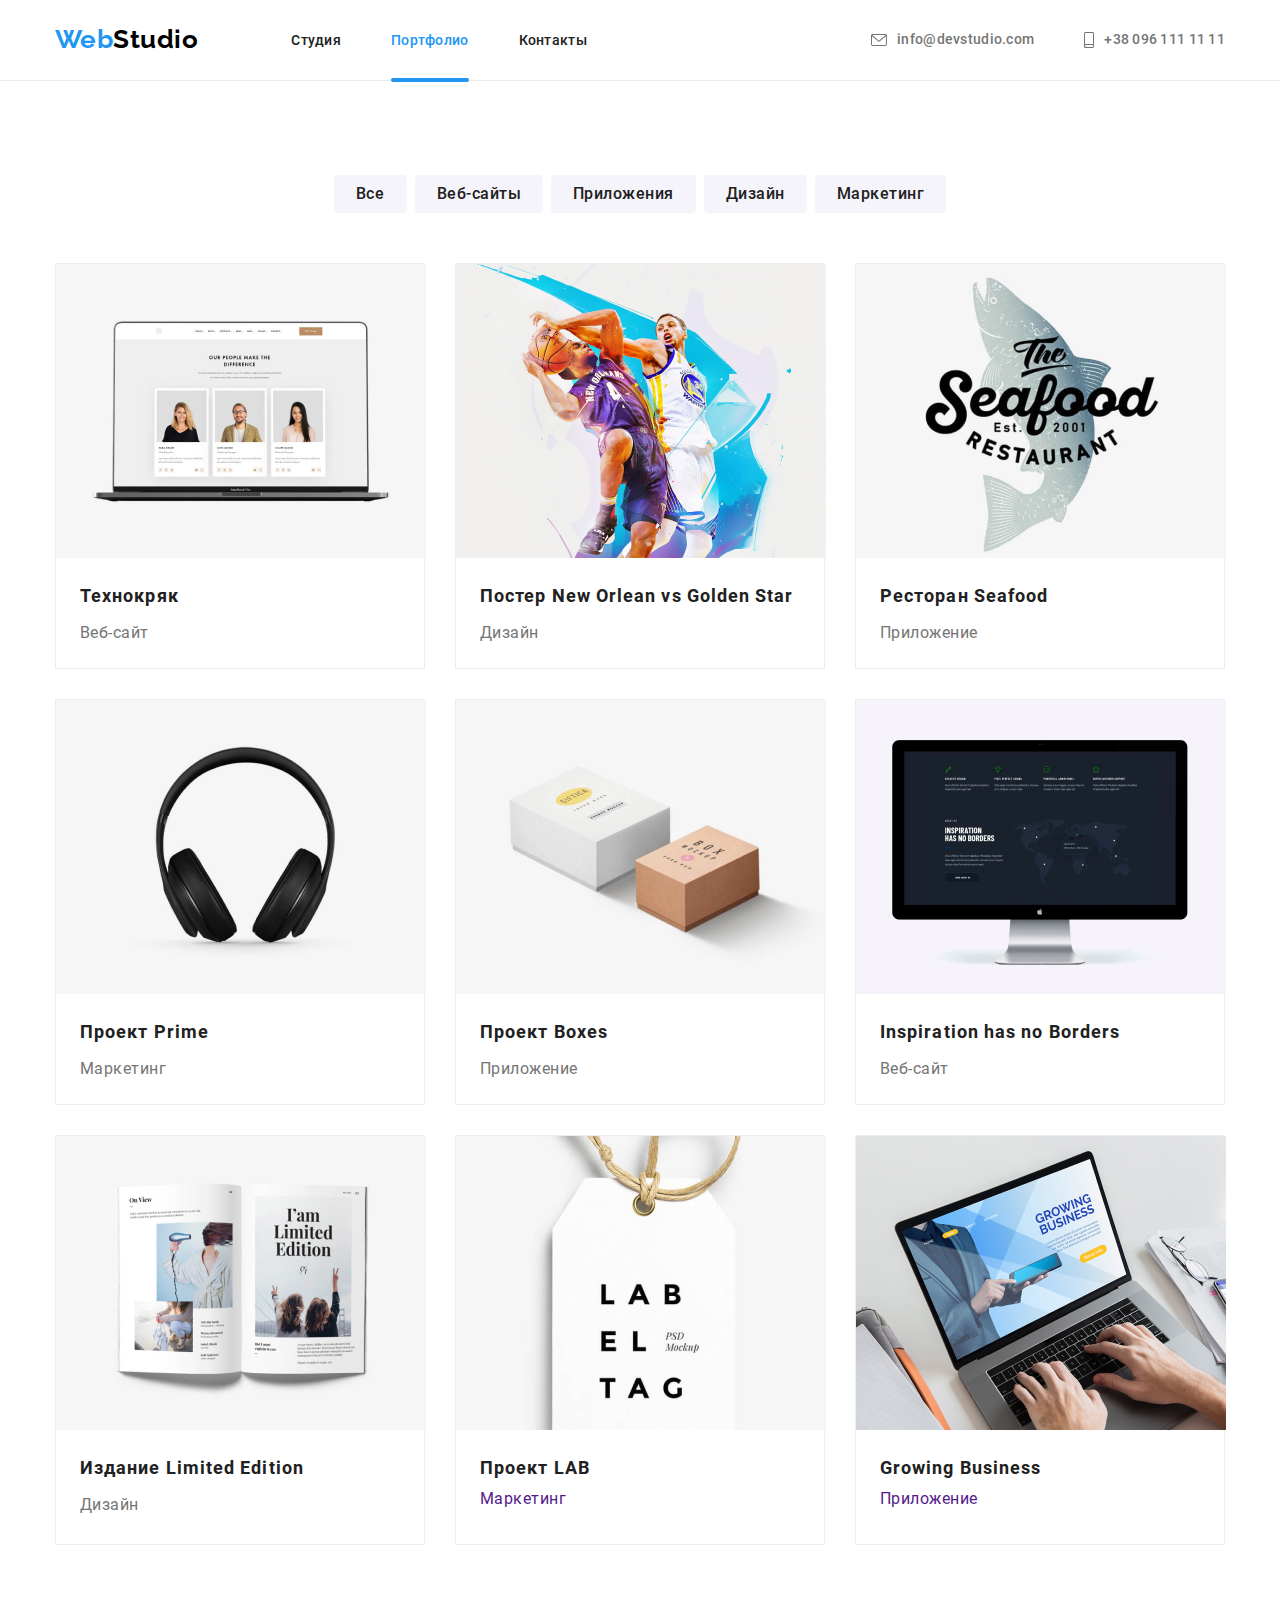
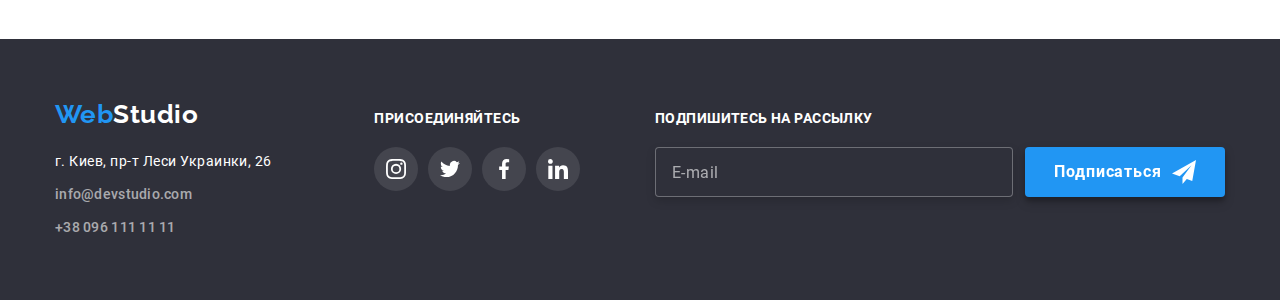
==== portfolio.html @ a061c4f5 "home-work-7" ====
<!DOCTYPE html>
<html lang="ru">
<head>
    <meta charset="UTF-8">
    <meta name="viewport" content="width=device-width, initial-scale=1.0">
    <title>WebStudio</title>
    <link rel="stylesheet" href="./css/portfolio.min.css">
 </head>
<body>

    <header class="page-header">
        <div class="container page-header__container">
            <nav class="site-nav">
                <a href="./index.html" class="logo"><span class="logo__web">Web</span>Studio</a>
                <ul class="site-nav__list list">
                    <li class="site-nav__item">
                        <a href="./index.html" class="site-nav__link  site-nav__link"> Студия </a>
                    </li>
                   <li class="site-nav__item">
                       <a href="./portfolio.html" class="site-nav__link site-nav__link--active ">Портфолио</a>
                    </li>
                   <li class="site-nav-item">
                        <a href="" class="site-nav__link">Контакты</a>
                    </li>
                </ul>
            </nav> 

            <ul class="contacts-list list">
                <li class="contacts-list__item">
                     <a href="mailto:info@devstudio.com" class="contacts-list__link ">
                         <svg class="contacts-list__icon" width="16px" height="12px">
                             <use href="./images/sprite2.svg#icon-envelope"></use>
                         </svg>
                         info@devstudio.com
                        </a>
                    </li>
                <li class="contacts-list__item">
                    <a href="tel:+380961111111" class="contacts-list__link">
                        <svg class="contacts-list__icon" width="10px" height="16px">
                            <use href="./images/sprite2.svg#icon-smartphone"></use>
                        </svg>
                        +38 096 111 11 11
                    </a>
                </li>
            </ul>
        </div>  
    </header>


    <main>
        <section class="portfolio section">
            <div class="container">
           <div class="radio-buttons">
            <ul class="radio-buttons__list list"> 
                <li class="radio-buttons__item">
                    <button type="button" class=" radio-buttons__button radio-buttons__button--all"> Все</button>
                </li>
                <li class="radio-buttons__item">
                    <button type="button" class=" radio-buttons__button radio-buttons__button--web"> Веб-сайты</button>
                </li>
                <li class="radio-buttons__item">
                    <button type="button" class=" radio-buttons__button radio-buttons__button--aplicattions"> Приложения</button>
                </li>
                <li class="radio-buttons__item">
                    <button type="button" class=" radio-buttons__button radio-buttons__button--design"> Дизайн</button>
                </li>
                <li class="radio-buttons__item">
                    <button type="button" class=" radio-buttons__button radio-buttons__button--marketing"> Маркетинг</button>
                </li>
            </ul>
           </div>

            <div class="cards">
                <ul class="cards__list list"> 
                    <li class="cards__item">
                        <a href="" class="cards__link">
                            <div class="wrapper">
                                <img class="card__img" src="./images/portfolio/img-1-tehnohryak.jpg" alt="
                                изображение открытого ноутбука"
                                width="370" height="294">
                                <div class="overlay">
                                    <p class="overlay__text"> Технокряк это современная площадка распространения коронавируса. Компании используют эту платформу для цифрового шпионажа и атак на защищённые сервера конкурентов.</p>
                                 </div>
                            </div>
                            <div class="cards__description">
                               <h3 class="cards__title">Технокряк</h3>
                               <p class="cards__text">Веб-сайт</p>
                            </div>
                        </a>
                    </li>
    
                    <li class="cards__item">
                        <a href="" class="cards__link">
                            <div class="wrapper">
                                <img class="cards__img" src="./images/portfolio/img-2-new-orlean.jpg" alt="
                                два человека играют баскетбол"
                                width="370" height="294">
                                <div class="overlay">
                                    <p class="overlay__text"> Технокряк это современная площадка распространения коронавируса. Компании используют эту платформу для цифрового шпионажа и атак на защищённые сервера конкурентов.</p>
                                 </div>
                            </div>
                            <div class="cards__description">
                                <h3 class="cards__title">Постер <span lang="en">New Orlean vs Golden Star</span></h3>
                                <p class="cards__text">Дизайн</p>
                            </div>
                        </a>
                    </li>
    
                    <li class="cards__item">
                        <a href="" class="cards__link">
                            <div class="wrapper">
                                <img class="cards__img" src="./images/portfolio/img-3-seafood.jpg" alt="
                                логотип ресторана Seefood на фоне рыбы"
                                width="370" height="294">
                                <div class="overlay">
                                    <p class="overlay__text"> Технокряк это современная площадка распространения коронавируса. Компании используют эту платформу для цифрового шпионажа и атак на защищённые сервера конкурентов.</p>
                                 </div>
                            </div>
                            <div class="cards__description">
                                <h3 class="cards__title">Ресторан <span lang="en"> Seafood</span></h3>
                                <p class="cards__text">Приложение</p>
                            </div>
                        </a>
                    </li>
    
                    <li class="cards__item">
                        <a href="" class="cards__link">
                            <div class="wrapper">
                                <img class="cards__img" src="./images/portfolio/img-4-prime.jpg" alt="
                                изображение наушников на белом фоне"
                                width="370" height="294">
                                <div class="overlay">
                                    <p class="overlay__text"> Технокряк это современная площадка распространения коронавируса. Компании используют эту платформу для цифрового шпионажа и атак на защищённые сервера конкурентов.</p>
                                 </div>
                            </div>
                            <div class="cards__description">
                                <h3 class="cards__title">Проект <span lang="en">Prime</span></h3>
                                <p class="cards__text">Маркетинг</p>
                            </div>
                        </a>
                    </li>
    
                    <li class="cards__item">
                        <a href="" class="cards__link">
                            <div class="wrapper">
                                <img class="cards__img" src="./images/portfolio/img-5-boxes.jpg" alt="
                                изображение двух маленьких коробок"
                                width="370" height="294">
                                <div class="overlay">
                                    <p class="overlay__text"> Технокряк это современная площадка распространения коронавируса. Компании используют эту платформу для цифрового шпионажа и атак на защищённые сервера конкурентов.</p>
                                 </div>
                            </div>
                            <div class="cards__description">
                                <h3 class="cards__title">Проект <span lang="en">Boxes</span></h3>
                                <p class="cards__text">Приложение</p>
                            </div>
                        </a>
                    </li>
    
                    <li class="cards__item">
                        <a href="" class="cards__link">
                            <div class="wrapper">
                                <img class="cards__img" src="./images/portfolio/img-6-inspiration.jpg" alt="
                                Картинка монитора к компьютеру"
                                width="370" height="294">
                                <div class="overlay">
                                    <p class="overlay__text"> Технокряк это современная площадка распространения коронавируса. Компании используют эту платформу для цифрового шпионажа и атак на защищённые сервера конкурентов.</p>
                                 </div>
                            </div>
                            <div class="cards__description">
                                <h3 lang="en" class="cards__title"> Inspiration has no Borders</h3>
                                <p class="cards__text">Веб-сайт</p>
                            </div>
                        </a>
                    </li>
    
                    <li class="cards__item">
                        <a href="" class="cards__link">
                            <div class="wrapper">
                                <img class="cards__img" src="./images/portfolio/img-7-limited-edition.jpg" alt="
                                изображение развернутой брошюры"
                                width="370" height="294">
                                <div class="overlay">
                                    <p class="overlay__text"> Технокряк это современная площадка распространения коронавируса. Компании используют эту платформу для цифрового шпионажа и атак на защищённые сервера конкурентов.</p>
                                 </div>
                            </div>
                            <div class="cards__description">
                                <h3 class="cards__title">Издание <span lang="en"> Limited Edition</span></h3>
                                <p class="cards__text">Дизайн</p>
                            </div>
                        </a>
                    </li >
    
                    <li class="cards__item">
                        <a href="" class="cards__link">
                            <div class="wrapper">
                                <img class="cards__img" src="./images/portfolio/img-8-proekt-lab.jpg" alt="
                                ярлык с надписью lab el tag"
                                width="370" height="294">
                                <div class="overlay">
                                    <p class="overlay__text"> Технокряк это современная площадка распространения коронавируса. Компании используют эту платформу для цифрового шпионажа и атак на защищённые сервера конкурентов.</p>
                                 </div>
                            </div>
                            <div class="cards__description">
                                <h3 class="cards__title"> Проект <span lang="en">LAB</span></h3>
                                <p class="card__text">Маркетинг</p>
                            </div>
                        </a>
                    </li>
    
                    <li class="cards__item">
                        <a href="" class="cards__link">
                            <div class="wrapper">
                                <img class="cards__img" src="./images/portfolio/img-9-growing-business.jpg" alt="
                                человек работает с ноутбуком"
                                width="370" height="294">
                                <div class="overlay">
                                    <p class="overlay__text"> Технокряк это современная площадка распространения коронавируса. Компании используют эту платформу для цифрового шпионажа и атак на защищённые сервера конкурентов.</p>
                                 </div>
                            </div>
                            <div class="cards__description">
                               <h3 lang="en" class="cards__title">Growing Business</h3>
                               <p class="cards_text"> Приложение</p>
                            </div>
                        </a>
                    </li>
                    
                </ul>
            </div>

            </div>
        </section>
    </main>
    
    <footer class="footer">
        <div class="container footer__container">

            <div class="footer__contacts">
                <a href="" class="logo footer__logo"><span class="logo__web">Web</span>Studio</a>
                <address class="address">
                    <p class="address__text">г. Киев, пр-т Леси Украинки, 26</p>
                    <ul class="contacts-list contacts-list--footer list"> 
                        <li class="contacts-list__item contacts-list__item--footer">
                            <a href="mailto:info@devstudio.com" class="contacts-list__link contacts-list__link--footer">info@devstudio.com
                            </a>
                        </li>
                        <li class="contacts-list__item contacts-list__item--footer">
                            <a href="tel:+380961111111" class="contacts-list__link contacts-list__link--footer ">+38 096 111 11 11 
                            </a>
                        </li>
                    </ul>
                </address>
            </div>

            <div class="footer__social-links">
                <p class="social-links__title">присоединяйтесь</p>
                <ul class="social-links list">
                    <li class="social-links__item">
                        <a class="social-links__link social-links__link--white-color" href="">
                            <svg class="social-links__icon" width="20px" height="20px">
                                <use href="./images/sprite2.svg#icon-instagram-2"></use>
                            </svg>
                        </a>
                    </li>

                    <li class="social-links__item">
                        <a class="social-links__link social-links__link--white-color" href="">
                            <svg class="social-links__icon" width="20px" height="20px">
                                <use href="./images/sprite2.svg#icon-twitter-1"></use>
                            </svg>
                        </a>
                    </li>

                    <li class="social-links__item">
                        <a class="social-links__link social-links__link--white-color" href="">
                            <svg class="social-links__icon" width="20px" height="20px">
                                <use href="./images/sprite2.svg#icon-facebook-1"></use>
                            </svg>
                        </a>
                    </li>

                    <li class="social-links__item">
                        <a class="social-links__link social-links__link--white-color" href="">
                            <svg class="social-links__icon" width="20px" height="20px">
                                <use href="./images/sprite2.svg#icon-linkedin-1"></use>
                            </svg>
                        </a>
                    </li>
                </ul>
            </div>

            <div class="subscription-form">
                <p class="subscription-form__title"> Подпишитесь на рассылку</p>
            <form class="subscription-form__form">
                <input class="subscription-form__input" type="email" name="mail" placeholder="E-mail" required />
                <button class="button subscription-form__button" type="submit"> 
                    Подписаться
                    <svg class="subscription-form__icon" width="24px" height="24px">
                       <use href="./images/sprite2.svg#icon-icon-send"></use>
                    </svg>
                </button>
            </form>
            </div>
          
        </div>
    </footer>
</body>
</html>
---- css/portfolio.min.css ----
/*! modern-normalize v1.0.0 | MIT License | https://github.com/sindresorhus/modern-normalize */*,*::before,*::after{box-sizing:border-box}:root{-moz-tab-size:4;tab-size:4}html{line-height:1.15;-webkit-text-size-adjust:100%}body{margin:0}body{font-family:system-ui,-apple-system,"Segoe UI",Roboto,Helvetica,Arial,sans-serif,"Apple Color Emoji","Segoe UI Emoji"}hr{height:0;color:inherit}abbr[title]{text-decoration:underline dotted}b,strong{font-weight:bolder}code,kbd,samp,pre{font-family:ui-monospace, SFMono-Regular, Consolas, 'Liberation Mono', Menlo, monospace;font-size:1em}small{font-size:80%}sub,sup{font-size:75%;line-height:0;position:relative;vertical-align:baseline}sub{bottom:-0.25em}sup{top:-0.5em}table{text-indent:0;border-color:inherit}button,input,optgroup,select,textarea{font-family:inherit;font-size:100%;line-height:1.15;margin:0}button,select{text-transform:none}button,[type='button'],[type='reset'],[type='submit']{-webkit-appearance:button}::-moz-focus-inner{border-style:none;padding:0}:-moz-focusring{outline:1px dotted ButtonText}:-moz-ui-invalid{box-shadow:none}legend{padding:0}progress{vertical-align:baseline}::-webkit-inner-spin-button,::-webkit-outer-spin-button{height:auto}[type='search']{-webkit-appearance:textfield;outline-offset:-2px}::-webkit-search-decoration{-webkit-appearance:none}::-webkit-file-upload-button{-webkit-appearance:button;font:inherit}summary{display:list-item}@font-face{font-family:'Roboto';font-style:normal;font-weight:400;src:url("/fonts/roboto-v20-cyrillic-regular.eot");src:local(""),url("/fonts/roboto-v20-cyrillic-regular.eot?#iefix") format("embedded-opentype"),url("/fonts/roboto-v20-cyrillic-regular.woff2") format("woff2"),url("/fonts/roboto-v20-cyrillic-regular.woff") format("woff"),url("/fonts/roboto-v20-cyrillic-regular.ttf") format("truetype"),url("/fonts/roboto-v20-cyrillic-regular.svg#Roboto") format("svg")}@font-face{font-family:'Roboto';font-style:normal;font-weight:500;src:url("/fonts/roboto-v20-cyrillic-500.eot");src:local(""),url("/fonts/roboto-v20-cyrillic-500.eot?#iefix") format("embedded-opentype"),url("/fonts/roboto-v20-cyrillic-500.woff2") format("woff2"),url("/fonts/roboto-v20-cyrillic-500.woff") format("woff"),url("/fonts/roboto-v20-cyrillic-500.ttf") format("truetype"),url("/fonts/roboto-v20-cyrillic-500.svg#Roboto") format("svg")}@font-face{font-family:'Roboto';font-style:normal;font-weight:700;src:url("/fonts/roboto-v20-cyrillic-700.eot");src:local(""),url("/fonts/roboto-v20-cyrillic-700.eot?#iefix") format("embedded-opentype"),url("/fonts/roboto-v20-cyrillic-700.woff2") format("woff2"),url("/fonts/roboto-v20-cyrillic-700.woff") format("woff"),url("/fonts/roboto-v20-cyrillic-700.ttf") format("truetype"),url("/fonts/roboto-v20-cyrillic-700.svg#Roboto") format("svg")}@font-face{font-family:'Roboto';font-style:normal;font-weight:900;src:url("/fonts/roboto-v20-cyrillic-900.eot");src:local(""),url("/fonts/roboto-v20-cyrillic-900.eot?#iefix") format("embedded-opentype"),url("/fonts/roboto-v20-cyrillic-900.woff2") format("woff2"),url("/fonts/roboto-v20-cyrillic-900.woff") format("woff"),url("/fonts/roboto-v20-cyrillic-900.ttf") format("truetype"),url("/fonts/roboto-v20-cyrillic-900.svg#Roboto") format("svg")}@font-face{font-family:'Raleway';font-style:normal;font-weight:700;src:url("/fonts/raleway-v19-cyrillic-700.eot");src:local(""),url("/fonts/raleway-v19-cyrillic-700.eot?#iefix") format("embedded-opentype"),url("/fonts/raleway-v19-cyrillic-700.woff2") format("woff2"),url("/fonts/raleway-v19-cyrillic-700.woff") format("woff"),url("/fonts/raleway-v19-cyrillic-700.ttf") format("truetype"),url("/fonts/raleway-v19-cyrillic-700.svg#Raleway") format("svg")}:root{--title-color: #212121;--primary-text-color: #757575;--accent-color: #2196F3;--primary-white-color: #FFFFFF;--logo-color: #000000;--footer-contacts-color: rgba(255, 255, 255, 0.6);--social-link-color: #AFB1B8;--first-bg-color: #2F303A;--second-bg-color:  #F5F4FA;--hero-bg-color: #C4C4C4;--social-link-bg-color: rgba(255, 255, 255, 0.1);--about-bg-color:  rgba(47, 48, 58, 0.8);--portfolio-img-bg: rgba(33, 150, 243, 0.9);--border-color-primary: #ECECEC;--border-color-second:  #EEEEEE;--logo-font-family:  Raleway, sans-serif;src:url("../utils/_font-Raleway.scss");--main-font-family: Roboto, sans-serif;src:url("../utils/_main-font-family.scss");--main-font-size: 14px;--main-letter-spacing: 0.03em;--transition-duration: 250ms;--transition-timing-function: cubic-bezier(0.4, 0, 0.2, 1)}.visually-hidden{position:absolute !important;clip:rect(1px 1px 1px 1px);clip:rect(1px, 1px, 1px, 1px);padding:0 !important;border:0 !important;height:1px !important;width:1px !important;overflow:hidden}body{color:var(--primary-text-color);font-family:var(--main-font-family);letter-spacing:var(--main-letter-spacing)}img{display:block}h1,h2,h3,h4,h5,h6,p{margin-top:0}.list{list-style:none;margin:0;padding:0}.address{font-style:nornmal}.section{padding-top:94px;padding-bottom:94px}.container{width:1200px;margin-top:0;margin-bottom:0;margin-right:auto;margin-left:auto;padding-right:15px;padding-left:15px}.contacts-list{display:flex;align-items:center;margin-left:auto}.contacts-list__item:not(:last-child){margin-right:50px}.contacts-list__link{display:flex;align-items:center;padding-top:32px;padding-bottom:32px;color:var(--primary-text-color);font-weight:500;font-size:var(--main-font-size);line-height:1.14;letter-spacing:0.02em;text-decoration:none;transition:color var(--transition-duration) var(--transition-timing-function)}.contacts-list__link:hover,.contacts-list__link:focus{color:var(--accent-color)}.contacts-list__icon{margin-right:10px;fill:currentColor}.logo{font-family:var(--logo-font-family);margin-right:93px;padding-top:24px;padding-bottom:25px;color:var(--logo-color);font-weight:700;font-size:26px;line-height:1.19;text-decoration:none}.logo__web{color:var(--accent-color)}.subscription-form{margin-left:auto}.subscription-form__title{margin-top:0;margin-bottom:20px;color:var(--primary-white-color);font-weight:bold;font-size:var(--main-font-size);line-height:1.14;letter-spacing:0.03em;text-transform:uppercase}.subscription-form__form{display:flex;justify-content:flex-end}.subscription-form__input{height:50px;width:358px;margin-right:12px;padding:15px 16px;color:var(--primary-white-color);background:var(--first-bg-color);border:1px solid rgba(255,255,255,0.3);filter:drop-shadow(0px 4px 4px rgba(0,0,0,0.15));border-radius:4px}.subscription-form__input:focus{outline:transparent}.subscription-form__input::placeholder{color:var(--footer-contacts-color);font-size:16px;line-height:1.25;letter-spacing:0.03em}.subscription-form__button{padding:10px 28px;filter:drop-shadow(0px 4px 4px rgba(0,0,0,0.25))}.subscription-form__icon{margin-left:10px}.social-links{display:flex;justify-content:center}.social-links__item{width:44px;height:44px}.social-links__item:not(:last-child){margin-right:10px}.social-links__link{width:100%;height:100%;display:flex;justify-content:center;align-items:center;color:var(--social-link-color);border-radius:50%;transition:color var(--transition-duration) var(--transition-timing-function),background-color var(--transition-duration) var(--transition-timing-function)}.social-links__link:hover,.social-links__link:focus{color:var(--primary-white-color);background-color:var(--accent-color)}.social-links__icon{fill:currentColor}.button{min-width:200px;height:50px;margin-top:0;margin-bottom:0;margin-right:auto;margin-left:auto;display:flex;align-items:center;justify-content:center;text-align:center;cursor:pointer;border:none;border-radius:4px;color:var(--primary-white-color);background-color:var(--accent-color);box-shadow:0px 4px 4px rgba(0,0,0,0.15);font-family:var(--main-font-family);font-weight:700;font-size:16px;line-height:1.87;letter-spacing:0.06em}.radio-buttons__list{display:flex;justify-content:center;margin-top:0;margin-bottom:50px}.radio-buttons__item:not(:last-child){margin-right:8px}.radio-buttons__button{height:38px;padding:6px 22px;display:flex;align-items:center;color:var(--title-color);background-color:var(--second-bg-color);font-family:var(--main-font-family);font-weight:500;font-size:16px;line-height:1.62;letter-spacing:var(--main-letter-spacing);border:none;border-radius:4px;text-align:center;cursor:pointer;transition:color var(--transition-duration) var(--transition-timing-function),background-color var(--transition-duration) var(--transition-timing-function),filter var(--transition-duration) var(--transition-timing-function)}.radio-buttons__button:hover,.radio-buttons__button:focus{background-color:var(--accent-color);color:var(--primary-white-color);filter:drop-shadow(0px 4px 4px rgba(0,0,0,0.25))}.radio-buttons__button--all{min-width:73px}.radio-buttons__button--web{min-width:128px}.radio-buttons__button--aplicattions{min-width:145px}.radio-buttons__button--design{min-width:103px}.radio-buttons__button--marketing{min-width:130px}.cards__list{display:flex;flex-wrap:wrap}.cards__item{width:370px;border:1px solid var(--border-color-second)}.cards__item:not(:nth-child(3n)){margin-right:30px}.cards__item:not(:nth-last-child(-n+3)){margin-bottom:30px}.cards__link{display:inline-block;text-decoration:none;transition:box-shadow var(--transition-duration) var(--transition-timing-function),transform var(--transition-duration) var(--transition-timing-function)}.cards__link:hover,.cards__link:focus{box-shadow:0px 1px 1px rgba(0,0,0,0.12),0px 4px 4px rgba(0,0,0,0.06),1px 4px 6px rgba(0,0,0,0.16)}.cards__link:hover .overlay,.cards__link:focus .overlay{transform:translateY(-100%)}.wrapper{position:relative;overflow:hidden}.overlay{position:absolute;width:100%;height:100%;padding:63px 24px;transform:translateY(0%);background-color:var(--portfolio-img-bg);transition:transform var(--transition-duration) var(--transition-timing-function)}.overlay__text{position:absolute;margin-top:0;margin-bottom:0;color:var(--primary-white-color);font-size:18px;line-height:1.56;letter-spacing:var(--main-letter-spasing)}.cards__description{padding:20px 24px}.cards__title{margin-bottom:4px;color:var(--title-color);font-weight:700;font-size:18px;line-height:2;letter-spacing:0.06em}.cards__text{margin-bottom:0;color:var(--primary-text-color);font-size:16px;line-height:1.87}.page-header{border-bottom:1px solid var(--border-color-primary)}.page-header__container{display:flex;align-items:center}.site-nav{display:flex;align-items:center}.site-nav__list{display:flex}.site-nav__item:not(:last-child){margin-right:50px}.site-nav__link{position:relative;padding-top:32px;padding-bottom:32px;color:var(--title-color);font-weight:500;font-size:var(--main-font-size);line-height:1.14;letter-spacing:0.02em;text-decoration:none;transition:color var(--transition-duration) var(--transition-timing-function)}.site-nav__link:hover,.site-nav__link:focus{color:var(--accent-color)}.site-nav__link--active{color:var(--accent-color)}.site-nav__link--active::after{position:absolute;opacity:1;transform:translateY(29px);content:"";display:block;width:100%;height:4px;background-color:var(--accent-color);border-radius:2px}.footer{padding-top:60px;padding-bottom:60px;background-color:var(--first-bg-color)}.footer__container{display:flex;align-items:baseline}.footer__contacts{padding-right:13px;margin-right:70px}.footer__logo{display:inline-block;margin-top:0;margin-bottom:20px;padding-top:0;padding-bottom:0;color:var(--primary-white-color)}.address__text{margin-bottom:9px;color:var(--primary-white-color);font-style:normal;font-size:var(--main-font-size);line-height:1.71}.contacts-list--footer{display:inline-block}.contacts-list__item--footer:not(:last-child){margin-bottom:9px}.contacts-list__link--footer{display:inline-block;padding-top:0;padding-bottom:0;color:var(--footer-contacts-color);line-height:1.71;font-style:normal}.social-links__title{margin-top:0;margin-bottom:20px;color:var(--primary-white-color);font-weight:700;font-size:var(--main-font-size);line-height:1.14;text-transform:uppercase}.social-links__link--white-color{color:var(--primary-white-color);background-color:var(--social-link-bg-color)}
/*# sourceMappingURL=portfolio.min.css.map */
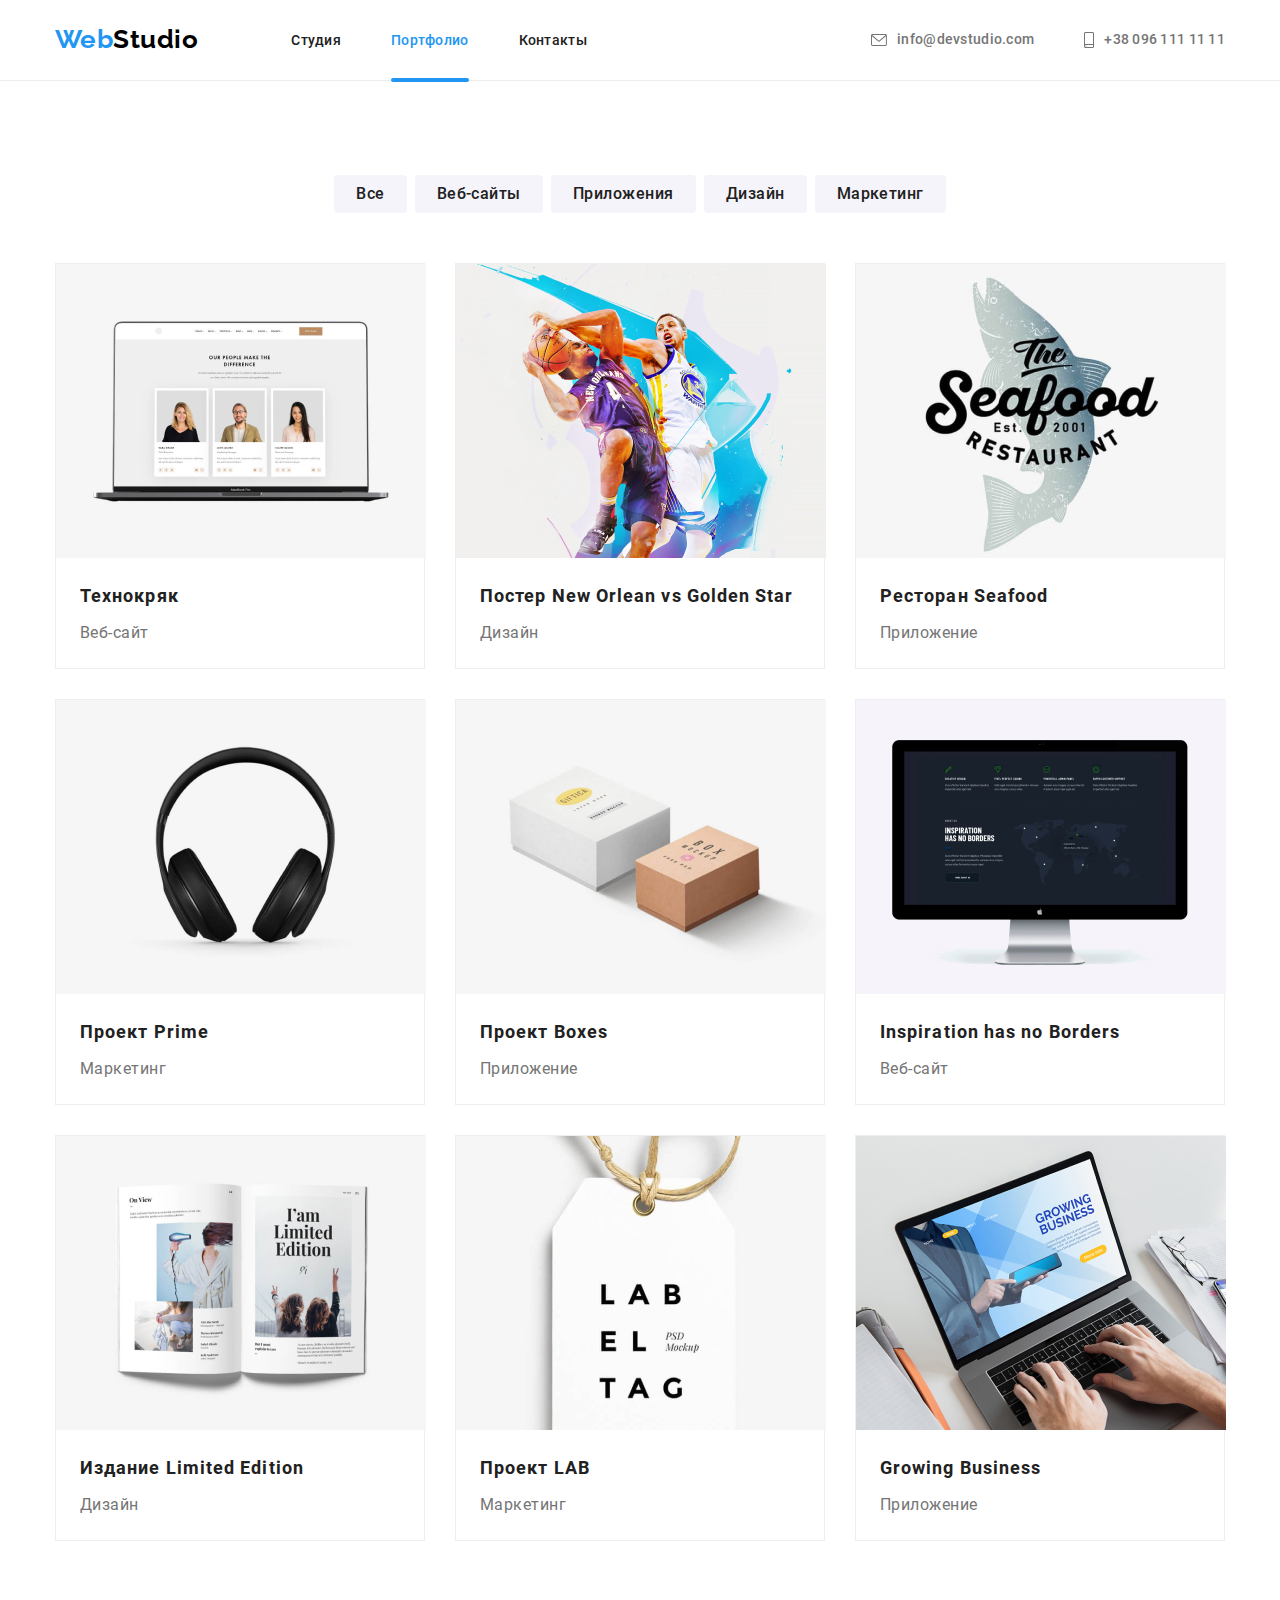
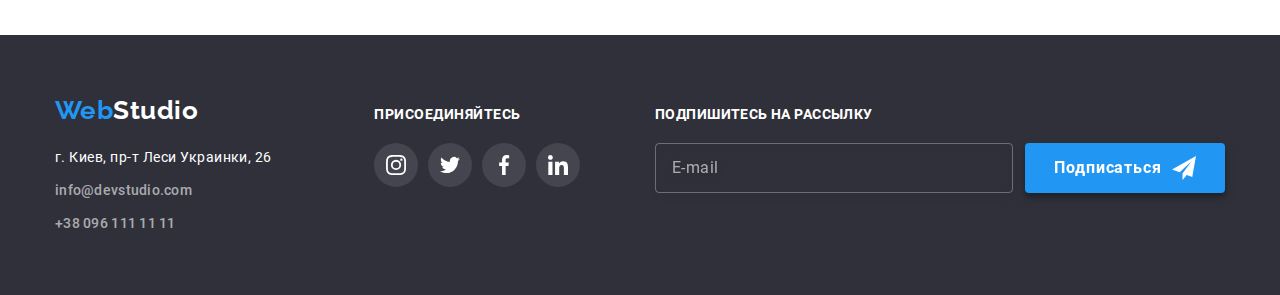
==== commit 23c9dee3: "використала методологію ВЕМ" ====
--- a/portfolio.html
+++ b/portfolio.html
@@ -13,14 +13,14 @@
             <nav class="site-nav">
                 <a href="./index.html" class="logo"><span class="logo__web">Web</span>Studio</a>
                 <ul class="site-nav__list list">
-                    <li class="site-nav__item">
-                        <a href="./index.html" class="site-nav__link  site-nav__link"> Студия </a>
-                    </li>
-                   <li class="site-nav__item">
-                       <a href="./portfolio.html" class="site-nav__link site-nav__link--active ">Портфолио</a>
-                    </li>
-                   <li class="site-nav-item">
-                        <a href="" class="site-nav__link">Контакты</a>
+                    <li class="site-nav__list-item">
+                        <a href="./index.html" class="site-nav__list-link  "> Студия </a>
+                    </li>
+                   <li class="site-nav__list-item">
+                       <a href="./portfolio.html" class="site-nav__list-link site-nav__list-link--active ">Портфолио</a>
+                    </li>
+                   <li class="site-nav__list-item">
+                        <a href="" class="site-nav__list-link">Контакты</a>
                     </li>
                 </ul>
             </nav> 
@@ -50,177 +50,196 @@
     <main>
         <section class="portfolio section">
             <div class="container">
-           <div class="radio-buttons">
-            <ul class="radio-buttons__list list"> 
-                <li class="radio-buttons__item">
-                    <button type="button" class=" radio-buttons__button radio-buttons__button--all"> Все</button>
-                </li>
-                <li class="radio-buttons__item">
-                    <button type="button" class=" radio-buttons__button radio-buttons__button--web"> Веб-сайты</button>
-                </li>
-                <li class="radio-buttons__item">
-                    <button type="button" class=" radio-buttons__button radio-buttons__button--aplicattions"> Приложения</button>
-                </li>
-                <li class="radio-buttons__item">
-                    <button type="button" class=" radio-buttons__button radio-buttons__button--design"> Дизайн</button>
-                </li>
-                <li class="radio-buttons__item">
-                    <button type="button" class=" radio-buttons__button radio-buttons__button--marketing"> Маркетинг</button>
+                
+            <div class="portfolio-btn">
+            <ul class="portfolio-btn__list list"> 
+                <li class="portfolio-btn__list-item">
+                    <button type="button" class=" portfolio-btn__button  portfolio-button__button--all"> Все</button>
+                </li>
+                <li class="portfolio-btn__list-item">
+                    <button type="button" class=" portfolio-btn__button  portfolio-button__button--web"> Веб-сайты</button>
+                </li>
+                <li class="portfolio-btn__list-item">
+                    <button type="button" class=" portfolio-btn__button  portfolio-button__button--aplicattions"> Приложения</button>
+                </li>
+                <li class="portfolio-btn__list-item">
+                    <button type="button" class=" portfolio-btn__button  portfolio-button__button--design"> Дизайн</button>
+                </li>
+                <li class="portfolio-btn__list-item">
+                    <button type="button" class=" portfolio-btn__button  portfolio-button__button--marketing"> Маркетинг</button>
                 </li>
             </ul>
-           </div>
+            </div>
 
             <div class="cards">
                 <ul class="cards__list list"> 
-                    <li class="cards__item">
-                        <a href="" class="cards__link">
-                            <div class="wrapper">
-                                <img class="card__img" src="./images/portfolio/img-1-tehnohryak.jpg" alt="
-                                изображение открытого ноутбука"
-                                width="370" height="294">
-                                <div class="overlay">
-                                    <p class="overlay__text"> Технокряк это современная площадка распространения коронавируса. Компании используют эту платформу для цифрового шпионажа и атак на защищённые сервера конкурентов.</p>
-                                 </div>
-                            </div>
-                            <div class="cards__description">
-                               <h3 class="cards__title">Технокряк</h3>
-                               <p class="cards__text">Веб-сайт</p>
-                            </div>
-                        </a>
-                    </li>
-    
-                    <li class="cards__item">
-                        <a href="" class="cards__link">
-                            <div class="wrapper">
-                                <img class="cards__img" src="./images/portfolio/img-2-new-orlean.jpg" alt="
-                                два человека играют баскетбол"
-                                width="370" height="294">
-                                <div class="overlay">
-                                    <p class="overlay__text"> Технокряк это современная площадка распространения коронавируса. Компании используют эту платформу для цифрового шпионажа и атак на защищённые сервера конкурентов.</p>
-                                 </div>
-                            </div>
-                            <div class="cards__description">
-                                <h3 class="cards__title">Постер <span lang="en">New Orlean vs Golden Star</span></h3>
-                                <p class="cards__text">Дизайн</p>
-                            </div>
-                        </a>
-                    </li>
-    
-                    <li class="cards__item">
-                        <a href="" class="cards__link">
-                            <div class="wrapper">
-                                <img class="cards__img" src="./images/portfolio/img-3-seafood.jpg" alt="
-                                логотип ресторана Seefood на фоне рыбы"
-                                width="370" height="294">
-                                <div class="overlay">
-                                    <p class="overlay__text"> Технокряк это современная площадка распространения коронавируса. Компании используют эту платформу для цифрового шпионажа и атак на защищённые сервера конкурентов.</p>
-                                 </div>
-                            </div>
-                            <div class="cards__description">
-                                <h3 class="cards__title">Ресторан <span lang="en"> Seafood</span></h3>
-                                <p class="cards__text">Приложение</p>
-                            </div>
-                        </a>
-                    </li>
-    
-                    <li class="cards__item">
-                        <a href="" class="cards__link">
-                            <div class="wrapper">
-                                <img class="cards__img" src="./images/portfolio/img-4-prime.jpg" alt="
-                                изображение наушников на белом фоне"
-                                width="370" height="294">
-                                <div class="overlay">
-                                    <p class="overlay__text"> Технокряк это современная площадка распространения коронавируса. Компании используют эту платформу для цифрового шпионажа и атак на защищённые сервера конкурентов.</p>
-                                 </div>
-                            </div>
-                            <div class="cards__description">
-                                <h3 class="cards__title">Проект <span lang="en">Prime</span></h3>
-                                <p class="cards__text">Маркетинг</p>
-                            </div>
-                        </a>
-                    </li>
-    
-                    <li class="cards__item">
-                        <a href="" class="cards__link">
-                            <div class="wrapper">
-                                <img class="cards__img" src="./images/portfolio/img-5-boxes.jpg" alt="
-                                изображение двух маленьких коробок"
-                                width="370" height="294">
-                                <div class="overlay">
-                                    <p class="overlay__text"> Технокряк это современная площадка распространения коронавируса. Компании используют эту платформу для цифрового шпионажа и атак на защищённые сервера конкурентов.</p>
-                                 </div>
-                            </div>
-                            <div class="cards__description">
-                                <h3 class="cards__title">Проект <span lang="en">Boxes</span></h3>
-                                <p class="cards__text">Приложение</p>
-                            </div>
-                        </a>
-                    </li>
-    
-                    <li class="cards__item">
-                        <a href="" class="cards__link">
-                            <div class="wrapper">
-                                <img class="cards__img" src="./images/portfolio/img-6-inspiration.jpg" alt="
-                                Картинка монитора к компьютеру"
-                                width="370" height="294">
-                                <div class="overlay">
-                                    <p class="overlay__text"> Технокряк это современная площадка распространения коронавируса. Компании используют эту платформу для цифрового шпионажа и атак на защищённые сервера конкурентов.</p>
-                                 </div>
-                            </div>
-                            <div class="cards__description">
-                                <h3 lang="en" class="cards__title"> Inspiration has no Borders</h3>
-                                <p class="cards__text">Веб-сайт</p>
-                            </div>
-                        </a>
-                    </li>
-    
-                    <li class="cards__item">
-                        <a href="" class="cards__link">
-                            <div class="wrapper">
-                                <img class="cards__img" src="./images/portfolio/img-7-limited-edition.jpg" alt="
-                                изображение развернутой брошюры"
-                                width="370" height="294">
-                                <div class="overlay">
-                                    <p class="overlay__text"> Технокряк это современная площадка распространения коронавируса. Компании используют эту платформу для цифрового шпионажа и атак на защищённые сервера конкурентов.</p>
-                                 </div>
-                            </div>
-                            <div class="cards__description">
-                                <h3 class="cards__title">Издание <span lang="en"> Limited Edition</span></h3>
-                                <p class="cards__text">Дизайн</p>
-                            </div>
-                        </a>
-                    </li >
-    
-                    <li class="cards__item">
-                        <a href="" class="cards__link">
-                            <div class="wrapper">
-                                <img class="cards__img" src="./images/portfolio/img-8-proekt-lab.jpg" alt="
+                    <li class="cards__list-item">
+                        <a href="" class="cards__list-link">
+                            <div class="cards__content">
+                                <div class="overlay-wrapper">
+                                    <img class="cards__content-img" src="./images/portfolio/img-1-tehnohryak.jpg" alt="
+                                    изображение открытого ноутбука"
+                                    width="370" height="294">
+                                    <div class="overlay">
+                                        <p class="overlay__text"> Технокряк это современная площадка распространения коронавируса. Компании используют эту платформу для цифрового шпионажа и атак на защищённые сервера конкурентов.</p>
+                                    </div>
+                                </div>
+                                <div class="cards__content-description">
+                                    <h3 class="cards__content-title">Технокряк</h3>
+                                    <p class="cards__content-text">Веб-сайт</p>
+                                </div>
+                            </div>
+                        </a>
+                    </li>
+    
+                    <li class="cards__list-item">
+                        <a href="" class="cards__list-link">
+                            <div class="cards__content">
+                                <div class="overlay-wrapper">
+                                    <img class="cards__img" src="./images/portfolio/img-2-new-orlean.jpg" alt="
+                                    два человека играют баскетбол"
+                                    width="370" height="294">
+                                    <div class="overlay">
+                                        <p class="overlay__text"> Технокряк это современная площадка распространения коронавируса. Компании используют эту платформу для цифрового шпионажа и атак на защищённые сервера конкурентов.</p>
+                                    </div>
+                                </div>
+                                <div class="cards__content-description">
+                                    <h3 class="cards__content-title">Постер <span lang="en">New Orlean vs Golden Star</span></h3>
+                                    <p class="cards__content-text">Дизайн</p>
+                                </div>
+                            </div>    
+                        </a>
+                    </li>
+    
+                    <li class="cards__list-item">
+                        <a href="" class="cards__list-link">
+                            <div class="cards__content">
+                                <div class="overlay-wrapper">
+                                    <img class="cards__img" src="./images/portfolio/img-3-seafood.jpg" alt="
+                                    логотип ресторана Seefood на фоне рыбы"
+                                    width="370" height="294">
+                                    <div class="overlay">
+                                        <p class="overlay__text"> Технокряк это современная площадка распространения коронавируса. Компании используют эту платформу для цифрового шпионажа и атак на защищённые сервера конкурентов.</p>
+                                    </div>
+                                </div>
+                                <div class="cards__content-description">
+                                    <h3 class="cards__content-title">Ресторан <span lang="en"> Seafood</span></h3>
+                                    <p class="cards__content-text">Приложение</p>
+                                </div>
+                            </div>
+                        </a>
+                    </li>
+    
+                    <li class="cards__list-item">
+                        <a href="" class="cards__list-link">
+                            <div class="cards__content">
+                                <div class="overlay-wrapper">
+                                    <img class="cards__img" src="./images/portfolio/img-4-prime.jpg" alt="
+                                    изображение наушников на белом фоне"
+                                    width="370" height="294">
+                                    <div class="overlay">
+                                        <p class="overlay__text"> Технокряк это современная площадка распространения коронавируса. Компании используют эту платформу для цифрового шпионажа и атак на защищённые сервера конкурентов.</p>
+                                    </div>
+                                </div>
+                                <div class="cards__content-description">
+                                    <h3 class="cards__content-title">Проект <span lang="en">Prime</span></h3>
+                                    <p class="cards__content-text">Маркетинг</p>
+                                </div>
+                            </div>
+                        </a>
+                    </li>
+    
+                    <li class="cards__list-item">
+                        <a href="" class="cards__list-link">
+                            <div class="cards__content">
+                                <div class="overlay-wrapper">
+                                    <img class="cards__img" src="./images/portfolio/img-5-boxes.jpg" alt="
+                                    изображение двух маленьких коробок"
+                                    width="370" height="294">
+                                    <div class="overlay">
+                                        <p class="overlay__text"> Технокряк это современная площадка распространения коронавируса. Компании используют эту платформу для цифрового шпионажа и атак на защищённые сервера конкурентов.</p>
+                                    </div>
+                                </div>
+                                <div class="cards__content-description">
+                                    <h3 class="cards__content-title">Проект <span lang="en">Boxes</span></h3>
+                                    <p class="cards__content-text">Приложение</p>
+                                </div>
+                            </div>
+                        </a>
+                    </li>
+    
+                    <li class="cards__list-item">
+                        <a href="" class="cards__list-link">
+                            <div class="cards__content">
+                                <div class="overlay-wrapper">
+                                    <img class="cards__img" src="./images/portfolio/img-6-inspiration.jpg" alt="
+                                    Картинка монитора к компьютеру"
+                                    width="370" height="294">
+                                    <div class="overlay">
+                                        <p class="overlay__text"> Технокряк это современная площадка распространения коронавируса. Компании используют эту платформу для цифрового шпионажа и атак на защищённые сервера конкурентов.</p>
+                                    </div>
+                                </div>
+                                <div class="cards__content-description">
+                                    <h3 lang="en" class="cards__content-title"> Inspiration has no Borders</h3>
+                                    <p class="cards__content-text">Веб-сайт</p>
+                                </div>
+                            </div>
+                        </a>
+                    </li>
+    
+                    <li class="cards__list-item">
+                        <a href="" class="cards__list-link">
+                            <div class="cards__content">
+                                <div class="overlay-wrapper">
+                                    <img class="cards__img" src="./images/portfolio/img-7-limited-edition.jpg" alt="
+                                    изображение развернутой брошюры"
+                                    width="370" height="294">
+                                    <div class="overlay">
+                                        <p class="overlay__text"> Технокряк это современная площадка распространения коронавируса. Компании используют эту платформу для цифрового шпионажа и атак на защищённые сервера конкурентов.</p>
+                                    </div>
+                                </div>
+                                <div class="cards__content-description">
+                                    <h3 class="cards__content-title">Издание <span lang="en"> Limited Edition</span></h3>
+                                    <p class="cards__content-text">Дизайн</p>
+                                </div>
+                            </div>
+                        </a>
+                    </li>
+    
+                    <li class="cards__list-item">
+                        <a href="" class="cards__list-link">
+                            <div class="cards__content">
+                                <div class="overlay-wrapper">
+                                    <img class="cards__img" src="./images/portfolio/img-8-proekt-lab.jpg" alt="
                                 ярлык с надписью lab el tag"
-                                width="370" height="294">
-                                <div class="overlay">
-                                    <p class="overlay__text"> Технокряк это современная площадка распространения коронавируса. Компании используют эту платформу для цифрового шпионажа и атак на защищённые сервера конкурентов.</p>
-                                 </div>
-                            </div>
-                            <div class="cards__description">
-                                <h3 class="cards__title"> Проект <span lang="en">LAB</span></h3>
-                                <p class="card__text">Маркетинг</p>
-                            </div>
-                        </a>
-                    </li>
-    
-                    <li class="cards__item">
-                        <a href="" class="cards__link">
-                            <div class="wrapper">
-                                <img class="cards__img" src="./images/portfolio/img-9-growing-business.jpg" alt="
-                                человек работает с ноутбуком"
-                                width="370" height="294">
-                                <div class="overlay">
-                                    <p class="overlay__text"> Технокряк это современная площадка распространения коронавируса. Компании используют эту платформу для цифрового шпионажа и атак на защищённые сервера конкурентов.</p>
-                                 </div>
-                            </div>
-                            <div class="cards__description">
-                               <h3 lang="en" class="cards__title">Growing Business</h3>
-                               <p class="cards_text"> Приложение</p>
+                                    width="370" height="294">
+                                    <div class="overlay">
+                                        <p class="overlay__text"> Технокряк это современная площадка распространения коронавируса. Компании используют эту платформу для цифрового шпионажа и атак на защищённые сервера конкурентов.</p>
+                                     </div>
+                                </div>
+                                <div class="cards__content-description">
+                                    <h3 class="cards__content-title"> Проект <span lang="en">LAB</span></h3>
+                                    <p class="cards__content-text">Маркетинг</p>
+                                </div>
+                            </div>
+                        </a>
+                    </li>
+    
+                    <li class="cards__list-item">
+                        <a href="" class="cards__list-link">
+                            <div class="cards__content">
+                                <div class="overlay-wrapper">
+                                    <img class="cards__img" src="./images/portfolio/img-9-growing-business.jpg" alt="
+                                    человек работает с ноутбуком"
+                                    width="370" height="294">
+                                    <div class="overlay">
+                                        <p class="overlay__text"> Технокряк это современная площадка распространения коронавируса. Компании используют эту платформу для цифрового шпионажа и атак на защищённые сервера конкурентов.</p>
+                                    </div>
+                                </div>
+                                <div class="cards__content-description">
+                                    <h3 lang="en" class="cards__content-title">Growing Business</h3>
+                                    <p class="cards__content-text"> Приложение</p>
+                                </div>
                             </div>
                         </a>
                     </li>
--- a/css/portfolio.min.css
+++ b/css/portfolio.min.css
@@ -1,2 +1,2 @@
-/*! modern-normalize v1.0.0 | MIT License | https://github.com/sindresorhus/modern-normalize */*,*::before,*::after{box-sizing:border-box}:root{-moz-tab-size:4;tab-size:4}html{line-height:1.15;-webkit-text-size-adjust:100%}body{margin:0}body{font-family:system-ui,-apple-system,"Segoe UI",Roboto,Helvetica,Arial,sans-serif,"Apple Color Emoji","Segoe UI Emoji"}hr{height:0;color:inherit}abbr[title]{text-decoration:underline dotted}b,strong{font-weight:bolder}code,kbd,samp,pre{font-family:ui-monospace, SFMono-Regular, Consolas, 'Liberation Mono', Menlo, monospace;font-size:1em}small{font-size:80%}sub,sup{font-size:75%;line-height:0;position:relative;vertical-align:baseline}sub{bottom:-0.25em}sup{top:-0.5em}table{text-indent:0;border-color:inherit}button,input,optgroup,select,textarea{font-family:inherit;font-size:100%;line-height:1.15;margin:0}button,select{text-transform:none}button,[type='button'],[type='reset'],[type='submit']{-webkit-appearance:button}::-moz-focus-inner{border-style:none;padding:0}:-moz-focusring{outline:1px dotted ButtonText}:-moz-ui-invalid{box-shadow:none}legend{padding:0}progress{vertical-align:baseline}::-webkit-inner-spin-button,::-webkit-outer-spin-button{height:auto}[type='search']{-webkit-appearance:textfield;outline-offset:-2px}::-webkit-search-decoration{-webkit-appearance:none}::-webkit-file-upload-button{-webkit-appearance:button;font:inherit}summary{display:list-item}@font-face{font-family:'Roboto';font-style:normal;font-weight:400;src:url("/fonts/roboto-v20-cyrillic-regular.eot");src:local(""),url("/fonts/roboto-v20-cyrillic-regular.eot?#iefix") format("embedded-opentype"),url("/fonts/roboto-v20-cyrillic-regular.woff2") format("woff2"),url("/fonts/roboto-v20-cyrillic-regular.woff") format("woff"),url("/fonts/roboto-v20-cyrillic-regular.ttf") format("truetype"),url("/fonts/roboto-v20-cyrillic-regular.svg#Roboto") format("svg")}@font-face{font-family:'Roboto';font-style:normal;font-weight:500;src:url("/fonts/roboto-v20-cyrillic-500.eot");src:local(""),url("/fonts/roboto-v20-cyrillic-500.eot?#iefix") format("embedded-opentype"),url("/fonts/roboto-v20-cyrillic-500.woff2") format("woff2"),url("/fonts/roboto-v20-cyrillic-500.woff") format("woff"),url("/fonts/roboto-v20-cyrillic-500.ttf") format("truetype"),url("/fonts/roboto-v20-cyrillic-500.svg#Roboto") format("svg")}@font-face{font-family:'Roboto';font-style:normal;font-weight:700;src:url("/fonts/roboto-v20-cyrillic-700.eot");src:local(""),url("/fonts/roboto-v20-cyrillic-700.eot?#iefix") format("embedded-opentype"),url("/fonts/roboto-v20-cyrillic-700.woff2") format("woff2"),url("/fonts/roboto-v20-cyrillic-700.woff") format("woff"),url("/fonts/roboto-v20-cyrillic-700.ttf") format("truetype"),url("/fonts/roboto-v20-cyrillic-700.svg#Roboto") format("svg")}@font-face{font-family:'Roboto';font-style:normal;font-weight:900;src:url("/fonts/roboto-v20-cyrillic-900.eot");src:local(""),url("/fonts/roboto-v20-cyrillic-900.eot?#iefix") format("embedded-opentype"),url("/fonts/roboto-v20-cyrillic-900.woff2") format("woff2"),url("/fonts/roboto-v20-cyrillic-900.woff") format("woff"),url("/fonts/roboto-v20-cyrillic-900.ttf") format("truetype"),url("/fonts/roboto-v20-cyrillic-900.svg#Roboto") format("svg")}@font-face{font-family:'Raleway';font-style:normal;font-weight:700;src:url("/fonts/raleway-v19-cyrillic-700.eot");src:local(""),url("/fonts/raleway-v19-cyrillic-700.eot?#iefix") format("embedded-opentype"),url("/fonts/raleway-v19-cyrillic-700.woff2") format("woff2"),url("/fonts/raleway-v19-cyrillic-700.woff") format("woff"),url("/fonts/raleway-v19-cyrillic-700.ttf") format("truetype"),url("/fonts/raleway-v19-cyrillic-700.svg#Raleway") format("svg")}:root{--title-color: #212121;--primary-text-color: #757575;--accent-color: #2196F3;--primary-white-color: #FFFFFF;--logo-color: #000000;--footer-contacts-color: rgba(255, 255, 255, 0.6);--social-link-color: #AFB1B8;--first-bg-color: #2F303A;--second-bg-color:  #F5F4FA;--hero-bg-color: #C4C4C4;--social-link-bg-color: rgba(255, 255, 255, 0.1);--about-bg-color:  rgba(47, 48, 58, 0.8);--portfolio-img-bg: rgba(33, 150, 243, 0.9);--border-color-primary: #ECECEC;--border-color-second:  #EEEEEE;--logo-font-family:  Raleway, sans-serif;src:url("../utils/_font-Raleway.scss");--main-font-family: Roboto, sans-serif;src:url("../utils/_main-font-family.scss");--main-font-size: 14px;--main-letter-spacing: 0.03em;--transition-duration: 250ms;--transition-timing-function: cubic-bezier(0.4, 0, 0.2, 1)}.visually-hidden{position:absolute !important;clip:rect(1px 1px 1px 1px);clip:rect(1px, 1px, 1px, 1px);padding:0 !important;border:0 !important;height:1px !important;width:1px !important;overflow:hidden}body{color:var(--primary-text-color);font-family:var(--main-font-family);letter-spacing:var(--main-letter-spacing)}img{display:block}h1,h2,h3,h4,h5,h6,p{margin-top:0}.list{list-style:none;margin:0;padding:0}.address{font-style:nornmal}.section{padding-top:94px;padding-bottom:94px}.container{width:1200px;margin-top:0;margin-bottom:0;margin-right:auto;margin-left:auto;padding-right:15px;padding-left:15px}.contacts-list{display:flex;align-items:center;margin-left:auto}.contacts-list__item:not(:last-child){margin-right:50px}.contacts-list__link{display:flex;align-items:center;padding-top:32px;padding-bottom:32px;color:var(--primary-text-color);font-weight:500;font-size:var(--main-font-size);line-height:1.14;letter-spacing:0.02em;text-decoration:none;transition:color var(--transition-duration) var(--transition-timing-function)}.contacts-list__link:hover,.contacts-list__link:focus{color:var(--accent-color)}.contacts-list__icon{margin-right:10px;fill:currentColor}.logo{font-family:var(--logo-font-family);margin-right:93px;padding-top:24px;padding-bottom:25px;color:var(--logo-color);font-weight:700;font-size:26px;line-height:1.19;text-decoration:none}.logo__web{color:var(--accent-color)}.subscription-form{margin-left:auto}.subscription-form__title{margin-top:0;margin-bottom:20px;color:var(--primary-white-color);font-weight:bold;font-size:var(--main-font-size);line-height:1.14;letter-spacing:0.03em;text-transform:uppercase}.subscription-form__form{display:flex;justify-content:flex-end}.subscription-form__input{height:50px;width:358px;margin-right:12px;padding:15px 16px;color:var(--primary-white-color);background:var(--first-bg-color);border:1px solid rgba(255,255,255,0.3);filter:drop-shadow(0px 4px 4px rgba(0,0,0,0.15));border-radius:4px}.subscription-form__input:focus{outline:transparent}.subscription-form__input::placeholder{color:var(--footer-contacts-color);font-size:16px;line-height:1.25;letter-spacing:0.03em}.subscription-form__button{padding:10px 28px;filter:drop-shadow(0px 4px 4px rgba(0,0,0,0.25))}.subscription-form__icon{margin-left:10px}.social-links{display:flex;justify-content:center}.social-links__item{width:44px;height:44px}.social-links__item:not(:last-child){margin-right:10px}.social-links__link{width:100%;height:100%;display:flex;justify-content:center;align-items:center;color:var(--social-link-color);border-radius:50%;transition:color var(--transition-duration) var(--transition-timing-function),background-color var(--transition-duration) var(--transition-timing-function)}.social-links__link:hover,.social-links__link:focus{color:var(--primary-white-color);background-color:var(--accent-color)}.social-links__icon{fill:currentColor}.button{min-width:200px;height:50px;margin-top:0;margin-bottom:0;margin-right:auto;margin-left:auto;display:flex;align-items:center;justify-content:center;text-align:center;cursor:pointer;border:none;border-radius:4px;color:var(--primary-white-color);background-color:var(--accent-color);box-shadow:0px 4px 4px rgba(0,0,0,0.15);font-family:var(--main-font-family);font-weight:700;font-size:16px;line-height:1.87;letter-spacing:0.06em}.radio-buttons__list{display:flex;justify-content:center;margin-top:0;margin-bottom:50px}.radio-buttons__item:not(:last-child){margin-right:8px}.radio-buttons__button{height:38px;padding:6px 22px;display:flex;align-items:center;color:var(--title-color);background-color:var(--second-bg-color);font-family:var(--main-font-family);font-weight:500;font-size:16px;line-height:1.62;letter-spacing:var(--main-letter-spacing);border:none;border-radius:4px;text-align:center;cursor:pointer;transition:color var(--transition-duration) var(--transition-timing-function),background-color var(--transition-duration) var(--transition-timing-function),filter var(--transition-duration) var(--transition-timing-function)}.radio-buttons__button:hover,.radio-buttons__button:focus{background-color:var(--accent-color);color:var(--primary-white-color);filter:drop-shadow(0px 4px 4px rgba(0,0,0,0.25))}.radio-buttons__button--all{min-width:73px}.radio-buttons__button--web{min-width:128px}.radio-buttons__button--aplicattions{min-width:145px}.radio-buttons__button--design{min-width:103px}.radio-buttons__button--marketing{min-width:130px}.cards__list{display:flex;flex-wrap:wrap}.cards__item{width:370px;border:1px solid var(--border-color-second)}.cards__item:not(:nth-child(3n)){margin-right:30px}.cards__item:not(:nth-last-child(-n+3)){margin-bottom:30px}.cards__link{display:inline-block;text-decoration:none;transition:box-shadow var(--transition-duration) var(--transition-timing-function),transform var(--transition-duration) var(--transition-timing-function)}.cards__link:hover,.cards__link:focus{box-shadow:0px 1px 1px rgba(0,0,0,0.12),0px 4px 4px rgba(0,0,0,0.06),1px 4px 6px rgba(0,0,0,0.16)}.cards__link:hover .overlay,.cards__link:focus .overlay{transform:translateY(-100%)}.wrapper{position:relative;overflow:hidden}.overlay{position:absolute;width:100%;height:100%;padding:63px 24px;transform:translateY(0%);background-color:var(--portfolio-img-bg);transition:transform var(--transition-duration) var(--transition-timing-function)}.overlay__text{position:absolute;margin-top:0;margin-bottom:0;color:var(--primary-white-color);font-size:18px;line-height:1.56;letter-spacing:var(--main-letter-spasing)}.cards__description{padding:20px 24px}.cards__title{margin-bottom:4px;color:var(--title-color);font-weight:700;font-size:18px;line-height:2;letter-spacing:0.06em}.cards__text{margin-bottom:0;color:var(--primary-text-color);font-size:16px;line-height:1.87}.page-header{border-bottom:1px solid var(--border-color-primary)}.page-header__container{display:flex;align-items:center}.site-nav{display:flex;align-items:center}.site-nav__list{display:flex}.site-nav__item:not(:last-child){margin-right:50px}.site-nav__link{position:relative;padding-top:32px;padding-bottom:32px;color:var(--title-color);font-weight:500;font-size:var(--main-font-size);line-height:1.14;letter-spacing:0.02em;text-decoration:none;transition:color var(--transition-duration) var(--transition-timing-function)}.site-nav__link:hover,.site-nav__link:focus{color:var(--accent-color)}.site-nav__link--active{color:var(--accent-color)}.site-nav__link--active::after{position:absolute;opacity:1;transform:translateY(29px);content:"";display:block;width:100%;height:4px;background-color:var(--accent-color);border-radius:2px}.footer{padding-top:60px;padding-bottom:60px;background-color:var(--first-bg-color)}.footer__container{display:flex;align-items:baseline}.footer__contacts{padding-right:13px;margin-right:70px}.footer__logo{display:inline-block;margin-top:0;margin-bottom:20px;padding-top:0;padding-bottom:0;color:var(--primary-white-color)}.address__text{margin-bottom:9px;color:var(--primary-white-color);font-style:normal;font-size:var(--main-font-size);line-height:1.71}.contacts-list--footer{display:inline-block}.contacts-list__item--footer:not(:last-child){margin-bottom:9px}.contacts-list__link--footer{display:inline-block;padding-top:0;padding-bottom:0;color:var(--footer-contacts-color);line-height:1.71;font-style:normal}.social-links__title{margin-top:0;margin-bottom:20px;color:var(--primary-white-color);font-weight:700;font-size:var(--main-font-size);line-height:1.14;text-transform:uppercase}.social-links__link--white-color{color:var(--primary-white-color);background-color:var(--social-link-bg-color)}
+/*! modern-normalize v1.0.0 | MIT License | https://github.com/sindresorhus/modern-normalize */*,*::before,*::after{box-sizing:border-box}:root{-moz-tab-size:4;tab-size:4}html{line-height:1.15;-webkit-text-size-adjust:100%}body{margin:0}body{font-family:system-ui,-apple-system,"Segoe UI",Roboto,Helvetica,Arial,sans-serif,"Apple Color Emoji","Segoe UI Emoji"}hr{height:0;color:inherit}abbr[title]{text-decoration:underline dotted}b,strong{font-weight:bolder}code,kbd,samp,pre{font-family:ui-monospace, SFMono-Regular, Consolas, 'Liberation Mono', Menlo, monospace;font-size:1em}small{font-size:80%}sub,sup{font-size:75%;line-height:0;position:relative;vertical-align:baseline}sub{bottom:-0.25em}sup{top:-0.5em}table{text-indent:0;border-color:inherit}button,input,optgroup,select,textarea{font-family:inherit;font-size:100%;line-height:1.15;margin:0}button,select{text-transform:none}button,[type='button'],[type='reset'],[type='submit']{-webkit-appearance:button}::-moz-focus-inner{border-style:none;padding:0}:-moz-focusring{outline:1px dotted ButtonText}:-moz-ui-invalid{box-shadow:none}legend{padding:0}progress{vertical-align:baseline}::-webkit-inner-spin-button,::-webkit-outer-spin-button{height:auto}[type='search']{-webkit-appearance:textfield;outline-offset:-2px}::-webkit-search-decoration{-webkit-appearance:none}::-webkit-file-upload-button{-webkit-appearance:button;font:inherit}summary{display:list-item}@font-face{font-family:'Roboto';font-style:normal;font-weight:400;src:url("../fonts/roboto-v20-cyrillic-regular.eot");src:local(""),url("../fonts/roboto-v20-cyrillic-regular.eot?#iefix") format("embedded-opentype"),url("../fonts/roboto-v20-cyrillic-regular.woff2") format("woff2"),url("../fonts/roboto-v20-cyrillic-regular.woff") format("woff"),url("../fonts/roboto-v20-cyrillic-regular.ttf") format("truetype"),url("../fonts/roboto-v20-cyrillic-regular.svg#Roboto") format("svg")}@font-face{font-family:'Roboto';font-style:normal;font-weight:500;src:url("/fonts/roboto-v20-cyrillic-500.eot");src:local(""),url("../fonts/roboto-v20-cyrillic-500.eot?#iefix") format("embedded-opentype"),url("../fonts/roboto-v20-cyrillic-500.woff2") format("woff2"),url("../fonts/roboto-v20-cyrillic-500.woff") format("woff"),url("../fonts/roboto-v20-cyrillic-500.ttf") format("truetype"),url("../fonts/roboto-v20-cyrillic-500.svg#Roboto") format("svg")}@font-face{font-family:'Roboto';font-style:normal;font-weight:700;src:url("/fonts/roboto-v20-cyrillic-700.eot");src:local(""),url("../fonts/roboto-v20-cyrillic-700.eot?#iefix") format("embedded-opentype"),url("../fonts/roboto-v20-cyrillic-700.woff2") format("woff2"),url("../fonts/roboto-v20-cyrillic-700.woff") format("woff"),url("../fonts/roboto-v20-cyrillic-700.ttf") format("truetype"),url("../fonts/roboto-v20-cyrillic-700.svg#Roboto") format("svg")}@font-face{font-family:'Roboto';font-style:normal;font-weight:900;src:url("../fonts/roboto-v20-cyrillic-900.eot");src:local(""),url("../fonts/roboto-v20-cyrillic-900.eot?#iefix") format("embedded-opentype"),url("../fonts/roboto-v20-cyrillic-900.woff2") format("woff2"),url("../fonts/roboto-v20-cyrillic-900.woff") format("woff"),url("../fonts/roboto-v20-cyrillic-900.ttf") format("truetype"),url("../fonts/roboto-v20-cyrillic-900.svg#Roboto") format("svg")}@font-face{font-family:'Raleway';font-style:normal;font-weight:700;src:url("../fonts/raleway-v19-cyrillic-700.eot");src:local(""),url("../fonts/raleway-v19-cyrillic-700.eot?#iefix") format("embedded-opentype"),url("../fonts/raleway-v19-cyrillic-700.woff2") format("woff2"),url("../fonts/raleway-v19-cyrillic-700.woff") format("woff"),url("../fonts/raleway-v19-cyrillic-700.ttf") format("truetype"),url("../fonts/raleway-v19-cyrillic-700.svg#Raleway") format("svg")}:root{--title-color: #212121;--primary-text-color: #757575;--accent-color: #2196F3;--primary-white-color: #FFFFFF;--logo-color: #000000;--footer-contacts-color: rgba(255, 255, 255, 0.6);--social-link-color: #AFB1B8;--dark-bg-color: #2F303A;--team-bg-color:  #F5F4FA;--features-bgc:  #F5F4FA;--btn-portfolio-bgc: #F5F4FA;--hero-bg-color: #C4C4C4;--social-link-bg-color: rgba(255, 255, 255, 0.1);--about-bg-color:  rgba(47, 48, 58, 0.8);--portfolio-img-bg: rgba(33, 150, 243, 0.9);--border-color-header: #ECECEC;--border-color-card:  #EEEEEE;--logo-font-family:  Raleway, sans-serif;--main-font-family: Roboto, sans-serif;--main-font-size: 14px;--main-letter-spacing: 0.03em;--transition-duration: 250ms;--transition-timing-function: cubic-bezier(0.4, 0, 0.2, 1)}.visually-hidden{position:absolute !important;clip:rect(1px 1px 1px 1px);clip:rect(1px, 1px, 1px, 1px);padding:0 !important;border:0 !important;height:1px !important;width:1px !important;overflow:hidden}.container{width:1200px;margin-top:0;margin-bottom:0;margin-right:auto;margin-left:auto;padding-right:15px;padding-left:15px}body{color:var(--primary-text-color);font-family:var(--main-font-family);letter-spacing:var(--main-letter-spacing)}img{display:block}h1,h2,h3,h4,h5,h6,p{margin-top:0}.list{list-style:none;margin:0;padding:0}.address{font-style:nornmal}.section{padding-top:94px;padding-bottom:94px}.contacts-list{display:flex;align-items:center;margin-left:auto}.contacts-list__item:not(:last-child){margin-right:50px}.contacts-list__link{display:flex;align-items:center;padding-top:32px;padding-bottom:32px;color:var(--primary-text-color);font-weight:500;font-size:var(--main-font-size);line-height:1.14;letter-spacing:0.02em;text-decoration:none;transition:color var(--transition-duration) var(--transition-timing-function)}.contacts-list__link:hover,.contacts-list__link:focus{color:var(--accent-color)}.contacts-list__icon{margin-right:10px;fill:currentColor}.logo{font-family:var(--logo-font-family);margin-right:93px;padding-top:24px;padding-bottom:25px;color:var(--logo-color);font-weight:700;font-size:26px;line-height:1.19;text-decoration:none}.logo__web{color:var(--accent-color)}.subscription-form{margin-left:auto}.subscription-form__title{margin-top:0;margin-bottom:20px;color:var(--primary-white-color);font-weight:bold;font-size:var(--main-font-size);line-height:1.14;letter-spacing:0.03em;text-transform:uppercase}.subscription-form__form{display:flex;justify-content:flex-end}.subscription-form__input{height:50px;width:358px;margin-right:12px;padding:15px 16px;color:var(--primary-white-color);background:var(--first-bg-color);border:1px solid rgba(255,255,255,0.3);filter:drop-shadow(0px 4px 4px rgba(0,0,0,0.15));border-radius:4px}.subscription-form__input:focus{outline:transparent}.subscription-form__input::placeholder{color:var(--footer-contacts-color);font-size:16px;line-height:1.25;letter-spacing:0.03em}.subscription-form__button{padding:10px 28px;filter:drop-shadow(0px 4px 4px rgba(0,0,0,0.25))}.subscription-form__icon{margin-left:10px}.social-links{display:flex;justify-content:center}.social-links__item{width:44px;height:44px}.social-links__item:not(:last-child){margin-right:10px}.social-links__link{width:100%;height:100%;display:flex;justify-content:center;align-items:center;color:var(--social-link-color);border-radius:50%;transition:color var(--transition-duration) var(--transition-timing-function),background-color var(--transition-duration) var(--transition-timing-function)}.social-links__link:hover,.social-links__link:focus{color:var(--primary-white-color);background-color:var(--accent-color)}.social-links__icon{fill:currentColor}.button{min-width:200px;height:50px;margin-top:0;margin-bottom:0;margin-right:auto;margin-left:auto;display:flex;align-items:center;justify-content:center;text-align:center;cursor:pointer;border:none;border-radius:4px;color:var(--primary-white-color);background-color:var(--accent-color);box-shadow:0px 4px 4px rgba(0,0,0,0.15);font-family:var(--main-font-family);font-weight:700;font-size:16px;line-height:1.87;letter-spacing:0.06em}.portfolio-btn__list{display:flex;justify-content:center;margin-top:0;margin-bottom:50px}.portfolio-btn__list-item:not(:last-child){margin-right:8px}.portfolio-btn__button{height:38px;padding:6px 22px;display:flex;align-items:center;color:var(--title-color);background-color:var(--btn-portfolio-bgc);font-family:var(--main-font-family);font-weight:500;font-size:16px;line-height:1.62;letter-spacing:var(--main-letter-spacing);border:none;border-radius:4px;text-align:center;cursor:pointer;transition:color var(--transition-duration) var(--transition-timing-function),background-color var(--transition-duration) var(--transition-timing-function),filter var(--transition-duration) var(--transition-timing-function)}.portfolio-btn__button:hover,.portfolio-btn__button:focus{background-color:var(--accent-color);color:var(--primary-white-color);filter:drop-shadow(0px 4px 4px rgba(0,0,0,0.25))}.portfolio-btn__button--all{min-width:73px}.portfolio-btn__button--web{min-width:128px}.portfolio-btn__button--aplicattions{min-width:145px}.portfolio-btn__button--design{min-width:103px}.portfolio-btn__button--marketing{min-width:130px}.cards__list{display:flex;flex-wrap:wrap}.cards__list-item{width:370px;border:1px solid var(--border-color-card)}.cards__list-item:not(:nth-child(3n)){margin-right:30px}.cards__list-item:not(:nth-last-child(-n+3)){margin-bottom:30px}.cards__list-link{display:inline-block;text-decoration:none;transition:box-shadow var(--transition-duration) var(--transition-timing-function),transform var(--transition-duration) var(--transition-timing-function)}.cards__list-link:hover,.cards__list-link:focus{box-shadow:0px 1px 1px rgba(0,0,0,0.12),0px 4px 4px rgba(0,0,0,0.06),1px 4px 6px rgba(0,0,0,0.16)}.cards__list-link:hover .overlay,.cards__list-link:focus .overlay{transform:translateY(-100%)}.cards__content-description{padding:20px 24px}.cards__content-title{margin-bottom:4px;color:var(--title-color);font-weight:700;font-size:18px;line-height:2;letter-spacing:0.06em}.cards__content-text{margin-bottom:0;color:var(--primary-text-color);font-size:16px;line-height:1.87}.overlay-wrapper{position:relative;overflow:hidden}.overlay{position:absolute;width:100%;height:100%;padding:63px 24px;transform:translateY(0%);background-color:var(--portfolio-img-bg);transition:transform var(--transition-duration) var(--transition-timing-function)}.overlay__text{position:absolute;margin-top:0;margin-bottom:0;color:var(--primary-white-color);font-size:18px;line-height:1.56;letter-spacing:var(--main-letter-spasing)}.footer__contacts{padding-right:13px;margin-right:70px}.address__text{margin-bottom:9px;color:var(--primary-white-color);font-style:normal;font-size:var(--main-font-size);line-height:1.71}.contacts-list--footer{display:inline-block}.contacts-list__item--footer:not(:last-child){margin-bottom:9px}.contacts-list__link--footer{display:inline-block;padding-top:0;padding-bottom:0;color:var(--footer-contacts-color);line-height:1.71;font-style:normal}.footer__logo{display:inline-block;margin-top:0;margin-bottom:20px;padding-top:0;padding-bottom:0;color:var(--primary-white-color)}.social-links__title{margin-top:0;margin-bottom:20px;color:var(--primary-white-color);font-weight:700;font-size:var(--main-font-size);line-height:1.14;text-transform:uppercase}.social-links__link--white-color{color:var(--primary-white-color);background-color:var(--social-link-bg-color)}.page-header{border-bottom:1px solid var(--border-color-header)}.page-header__container{display:flex;align-items:center}.site-nav{display:flex;align-items:center}.site-nav__list{display:flex;align-items:center}.site-nav__list-item:not(:last-child){margin-right:50px}.site-nav__list-link{position:relative;padding-top:32px;padding-bottom:32px;color:var(--title-color);font-weight:500;font-size:var(--main-font-size);line-height:1.14;letter-spacing:0.02em;text-decoration:none;transition:color var(--transition-duration) var(--transition-timing-function)}.site-nav__list-link:hover,.site-nav__list-link:focus{color:var(--accent-color)}.site-nav__list-link--active{color:var(--accent-color)}.site-nav__list-link--active::after{position:absolute;opacity:1;transform:translateY(29px);content:"";display:block;width:100%;height:4px;background-color:var(--accent-color);border-radius:2px}.footer{padding-top:60px;padding-bottom:60px;background-color:var(--dark-bg-color)}.footer__container{display:flex;align-items:baseline}
 /*# sourceMappingURL=portfolio.min.css.map */